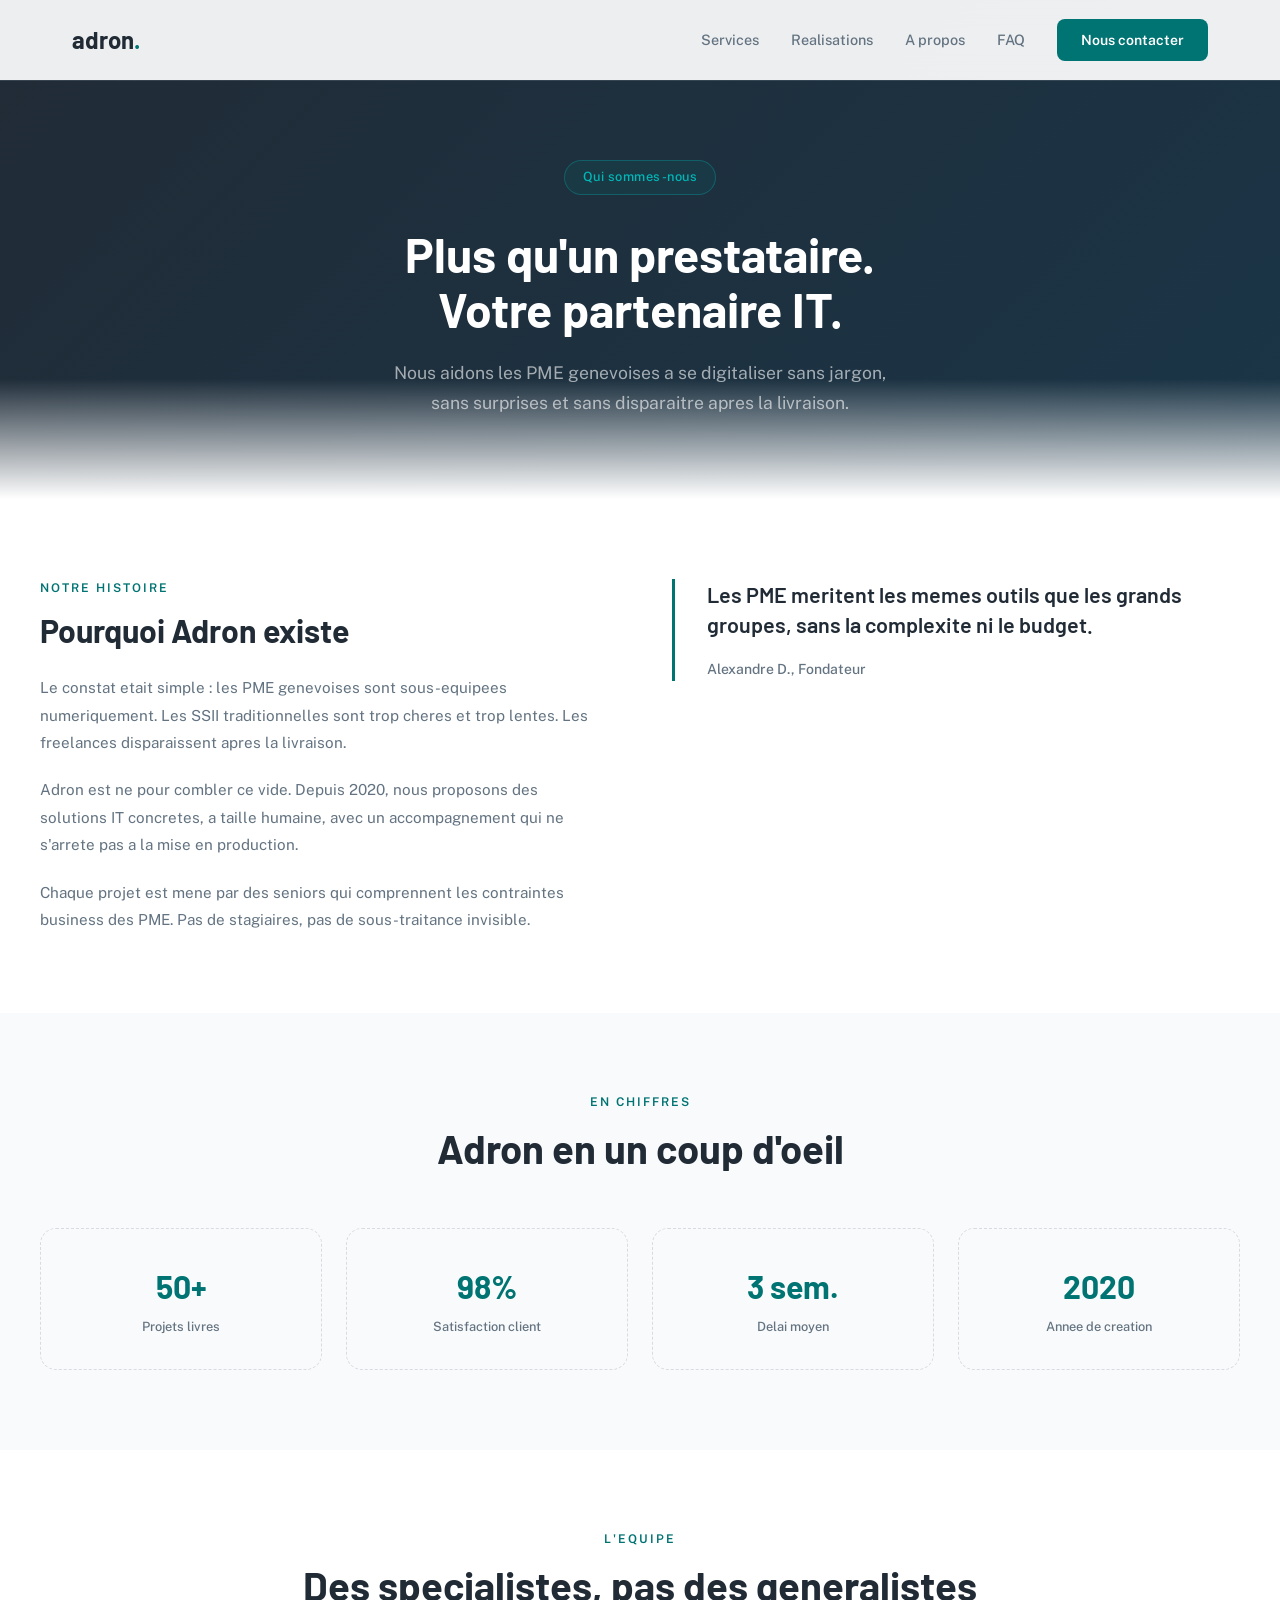
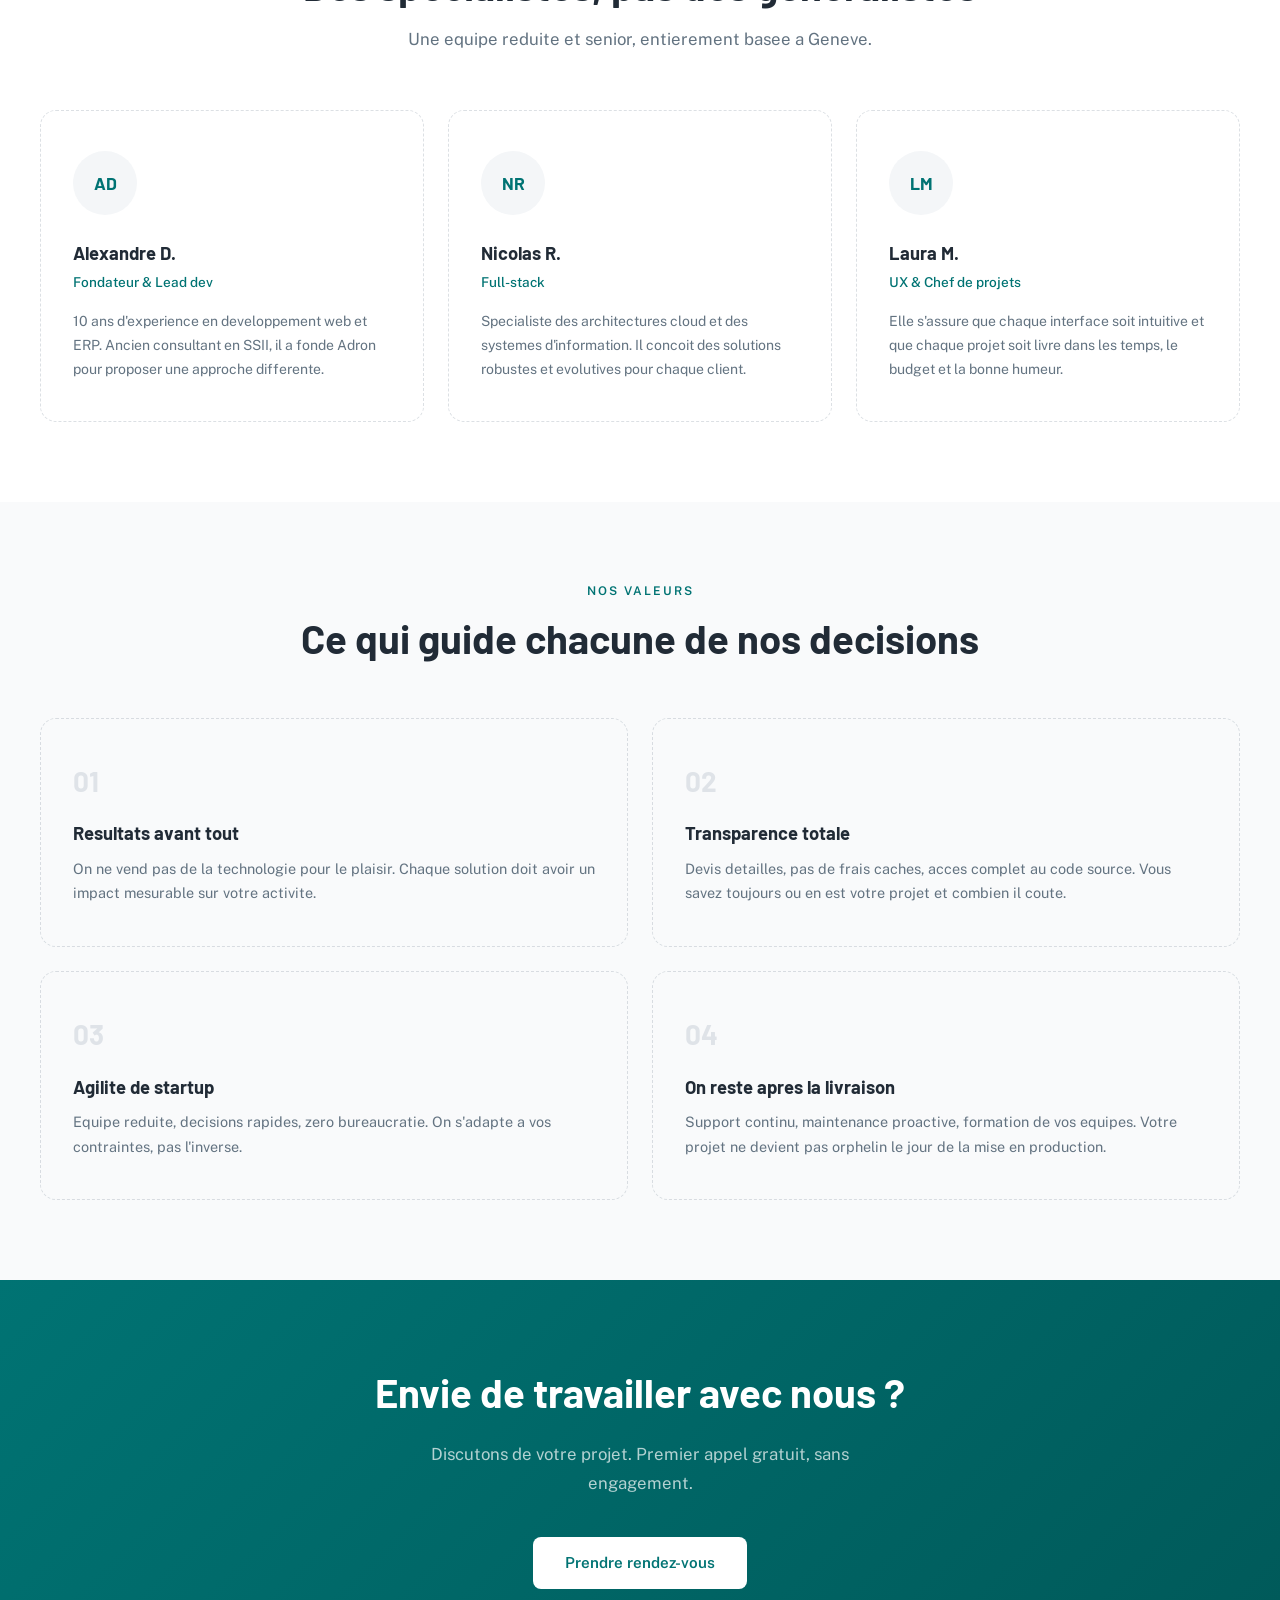
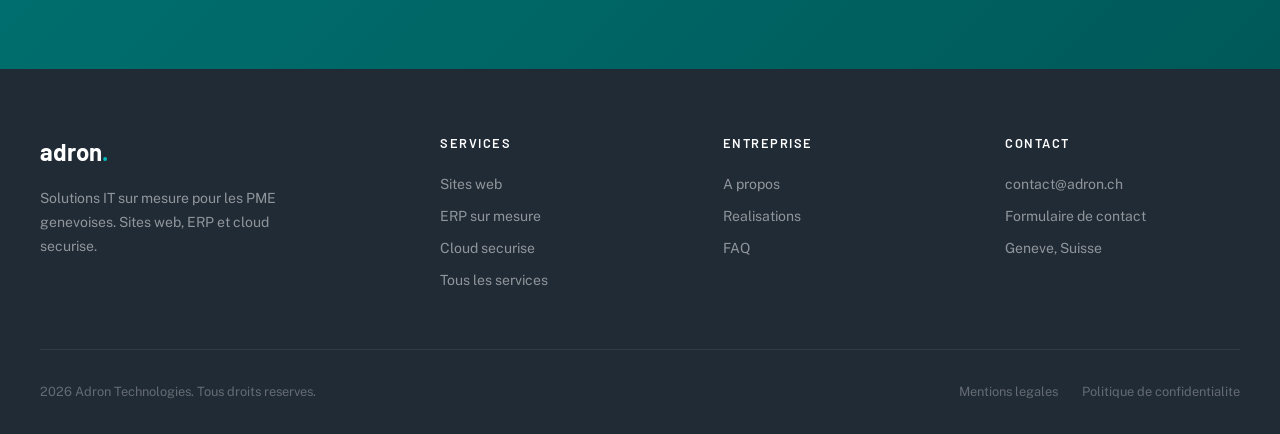
==== apropos.html @ 47f6fa60 "Premier commit" ====
<!DOCTYPE html>
<html lang="fr">
<head>
  <meta charset="UTF-8">
  <meta name="viewport" content="width=device-width, initial-scale=1.0">
  <title>A propos — Adron Technologies</title>
  <meta name="description" content="Decouvrez l'equipe et les valeurs d'Adron Technologies, partenaire IT des PME genevoises.">
  <link href="https://fonts.googleapis.com/css2?family=Barlow:wght@400;500;600;700&family=Public+Sans:wght@300;400;500;600;700&display=swap" rel="stylesheet">
  <style>
    :root {
      --teal: #007373; --teal-dark: #005959; --teal-light: #00B8B8;
      --dark: #212B36; --dark-2: #454F5B; --dark-3: #637381;
      --orange: #FA541C; --purple: #B195FE;
      --white: #FFFFFF;
      --gray-50: #F9FAFB; --gray-100: #F4F6F8; --gray-200: #DFE3E8;
      --gray-300: #C4CDD5; --gray-400: #919EAB; --gray-500: #637381;
      --border: rgba(145,158,171,0.2); --border-dashed: rgba(145,158,171,0.32);
      --font-display: 'Barlow', system-ui, sans-serif;
      --font-body: 'Public Sans', system-ui, sans-serif;
      --radius: 12px; --radius-lg: 16px;
      --shadow-card: -24px 24px 72px -8px rgba(145,158,171,0.24);
      --transition: all 0.25s cubic-bezier(0.4,0,0.2,1);
    }
    *, *::before, *::after { box-sizing: border-box; margin: 0; padding: 0; }
    html { scroll-behavior: smooth; }
    body { font-family: var(--font-body); color: var(--dark); line-height: 1.6; background: var(--white); -webkit-font-smoothing: antialiased; }
    a { text-decoration: none; color: inherit; }
    ul { list-style: none; }

    /* NAV */
    .nav { position: fixed; top: 0; left: 0; right: 0; height: 80px; background: rgba(255,255,255,0.92); backdrop-filter: blur(12px); -webkit-backdrop-filter: blur(12px); box-shadow: 0 1px 0 var(--border); z-index: 1000; display: flex; align-items: center; }
    .nav-inner { max-width: 1200px; margin: 0 auto; width: 100%; padding: 0 2rem; display: flex; align-items: center; justify-content: space-between; }
    .nav-logo { font-family: var(--font-display); font-weight: 700; font-size: 1.5rem; color: var(--dark); }
    .nav-logo span { color: var(--teal); }
    .nav-links { display: flex; gap: 2rem; align-items: center; }
    .nav-links a { font-size: 0.9rem; font-weight: 500; color: var(--dark-3); transition: var(--transition); }
    .nav-links a:hover { color: var(--teal); }
    .nav-cta { background: var(--teal) !important; color: var(--white) !important; padding: 0.6rem 1.5rem; border-radius: 8px; font-size: 0.875rem !important; font-weight: 600 !important; }
    .nav-cta:hover { background: var(--teal-dark) !important; }
    .nav-mobile-toggle { display: none; background: none; border: none; cursor: pointer; flex-direction: column; gap: 5px; padding: 4px; }
    .nav-mobile-toggle span { display: block; width: 22px; height: 2px; background: var(--dark); border-radius: 2px; }

    /* HERO */
    .hero { position: relative; background: linear-gradient(135deg, var(--dark) 0%, #1a3547 100%); padding: 10rem 2rem 5rem; overflow: hidden; }
    .hero::after { content: ''; position: absolute; bottom: 0; left: 0; right: 0; height: 120px; background: linear-gradient(to bottom, transparent, var(--white)); pointer-events: none; }
    .hero-inner { max-width: 700px; margin: 0 auto; text-align: center; position: relative; z-index: 1; }
    .hero-badge { display: inline-block; padding: 0.4rem 1.1rem; background: rgba(0,115,115,0.15); border: 1px solid rgba(0,184,184,0.3); border-radius: 100px; color: var(--teal-light); font-size: 0.8rem; font-weight: 500; letter-spacing: 0.5px; margin-bottom: 2rem; }
    .hero h1 { font-family: var(--font-display); font-weight: 700; font-size: clamp(2rem, 5vw, 3rem); color: var(--white); line-height: 1.15; margin-bottom: 1.25rem; }
    .hero p { font-size: 1.1rem; color: rgba(255,255,255,0.6); line-height: 1.75; max-width: 520px; margin: 0 auto; }

    /* SECTIONS */
    .section { padding: 5rem 2rem; }
    .section-gray { background: var(--gray-50); }
    .section-inner { max-width: 1200px; margin: 0 auto; }
    .section-label { font-size: 0.75rem; font-weight: 600; text-transform: uppercase; letter-spacing: 2px; color: var(--teal); margin-bottom: 0.75rem; }
    .section-title { font-family: var(--font-display); font-weight: 700; font-size: clamp(1.8rem, 3.5vw, 2.5rem); line-height: 1.2; margin-bottom: 1rem; }
    .section-subtitle { font-size: 1.05rem; color: var(--dark-3); line-height: 1.7; max-width: 560px; }
    .section-header { margin-bottom: 3.5rem; }
    .section-header-center { text-align: center; }
    .section-header-center .section-subtitle { margin-left: auto; margin-right: auto; }

    /* STORY */
    .story { display: grid; grid-template-columns: 1fr 1fr; gap: 4rem; align-items: start; }
    .story-content h2 { font-family: var(--font-display); font-weight: 700; font-size: clamp(1.5rem, 3vw, 2rem); line-height: 1.25; margin-bottom: 1.5rem; }
    .story-content p { color: var(--dark-3); line-height: 1.8; margin-bottom: 1.25rem; font-size: 0.95rem; }
    .story-content p:last-child { margin-bottom: 0; }
    .story-aside { border-left: 3px solid var(--teal); padding-left: 2rem; }
    .story-aside blockquote { font-family: var(--font-display); font-weight: 600; font-size: 1.35rem; line-height: 1.4; color: var(--dark); margin-bottom: 1rem; }
    .story-aside cite { font-size: 0.875rem; color: var(--dark-3); font-style: normal; font-weight: 500; }

    /* STATS */
    .stats-grid { display: grid; grid-template-columns: repeat(4, 1fr); gap: 1.5rem; }
    .stat-card { border: 1px dashed var(--border-dashed); border-radius: var(--radius-lg); padding: 2rem 1.5rem; text-align: center; transition: var(--transition); }
    .stat-card:hover { border-color: transparent; box-shadow: var(--shadow-card); }
    .stat-number { font-family: var(--font-display); font-weight: 700; font-size: 2rem; color: var(--teal); margin-bottom: 0.25rem; }
    .stat-label { font-size: 0.8rem; color: var(--dark-3); font-weight: 500; }

    /* TEAM */
    .team-grid { display: grid; grid-template-columns: repeat(3, 1fr); gap: 1.5rem; }
    .team-card { border: 1px dashed var(--border-dashed); border-radius: var(--radius-lg); padding: 2.5rem 2rem; transition: var(--transition); }
    .team-card:hover { border-color: transparent; box-shadow: var(--shadow-card); }
    .team-avatar { width: 64px; height: 64px; border-radius: 50%; background: var(--gray-100); display: flex; align-items: center; justify-content: center; font-family: var(--font-display); font-weight: 700; font-size: 1.1rem; color: var(--teal); margin-bottom: 1.5rem; }
    .team-card h3 { font-family: var(--font-display); font-weight: 700; font-size: 1.15rem; margin-bottom: 0.25rem; }
    .team-role { font-size: 0.85rem; color: var(--teal); font-weight: 500; margin-bottom: 1rem; }
    .team-card p { font-size: 0.875rem; color: var(--dark-3); line-height: 1.7; }

    /* VALUES */
    .values-grid { display: grid; grid-template-columns: 1fr 1fr; gap: 1.5rem; }
    .value-card { border: 1px dashed var(--border-dashed); border-radius: var(--radius-lg); padding: 2.5rem 2rem; transition: var(--transition); }
    .value-card:hover { border-color: transparent; box-shadow: var(--shadow-card); }
    .value-number { font-family: var(--font-display); font-weight: 700; font-size: 1.75rem; color: var(--gray-200); margin-bottom: 1rem; }
    .value-card h3 { font-family: var(--font-display); font-weight: 700; font-size: 1.15rem; margin-bottom: 0.5rem; }
    .value-card p { font-size: 0.9rem; color: var(--dark-3); line-height: 1.7; }

    /* CTA */
    .cta-section { background: linear-gradient(135deg, var(--teal), var(--teal-dark)); padding: 5rem 2rem; text-align: center; }
    .cta-section h2 { font-family: var(--font-display); font-weight: 700; font-size: clamp(1.8rem, 3.5vw, 2.5rem); color: var(--white); margin-bottom: 1rem; }
    .cta-section p { color: rgba(255,255,255,0.7); font-size: 1.05rem; margin-bottom: 2.5rem; max-width: 480px; margin-left: auto; margin-right: auto; line-height: 1.7; }
    .btn-white { display: inline-flex; align-items: center; background: var(--white); color: var(--teal); padding: 0.85rem 2rem; border-radius: 8px; font-size: 0.95rem; font-weight: 600; font-family: var(--font-body); border: none; cursor: pointer; transition: var(--transition); }
    .btn-white:hover { box-shadow: 0 8px 24px rgba(0,0,0,0.2); transform: translateY(-1px); }

    /* FOOTER */
    .footer { background: var(--dark); padding: 4rem 2rem 2rem; }
    .footer-inner { max-width: 1200px; margin: 0 auto; }
    .footer-grid { display: grid; grid-template-columns: 1.5fr 1fr 1fr 1fr; gap: 3rem; margin-bottom: 3rem; }
    .footer-brand { font-family: var(--font-display); font-weight: 700; font-size: 1.5rem; color: var(--white); margin-bottom: 1rem; }
    .footer-brand span { color: var(--teal-light); }
    .footer-desc { font-size: 0.875rem; color: rgba(255,255,255,0.5); line-height: 1.7; max-width: 280px; }
    .footer-col h4 { font-family: var(--font-display); font-weight: 600; font-size: 0.8rem; color: var(--white); margin-bottom: 1.25rem; text-transform: uppercase; letter-spacing: 1.5px; }
    .footer-col a { display: block; font-size: 0.875rem; color: rgba(255,255,255,0.5); margin-bottom: 0.6rem; transition: var(--transition); }
    .footer-col a:hover { color: var(--white); }
    .footer-bottom { border-top: 1px solid rgba(255,255,255,0.08); padding-top: 2rem; display: flex; justify-content: space-between; align-items: center; }
    .footer-copy { font-size: 0.8rem; color: rgba(255,255,255,0.3); }
    .footer-legal { display: flex; gap: 1.5rem; }
    .footer-legal a { font-size: 0.8rem; color: rgba(255,255,255,0.3); transition: var(--transition); }
    .footer-legal a:hover { color: rgba(255,255,255,0.7); }

    @media (max-width: 968px) {
      .nav-links { display: none; }
      .nav-mobile-toggle { display: flex; }
      .story { grid-template-columns: 1fr; gap: 2rem; }
      .stats-grid { grid-template-columns: repeat(2, 1fr); }
      .team-grid { grid-template-columns: 1fr; max-width: 480px; margin: 0 auto; }
      .values-grid { grid-template-columns: 1fr; }
      .footer-grid { grid-template-columns: repeat(2, 1fr); }
    }
    @media (max-width: 600px) {
      .stats-grid { grid-template-columns: repeat(2, 1fr); }
      .footer-grid { grid-template-columns: 1fr; }
      .hero { padding: 9rem 1.25rem 4rem; }
      .section { padding: 3.5rem 1.25rem; }
      .footer-bottom { flex-direction: column; gap: 1rem; text-align: center; }
    }
  </style>
</head>
<body>

  <nav class="nav">
    <div class="nav-inner">
      <a href="index.html" class="nav-logo">adron<span>.</span></a>
      <div class="nav-links">
        <a href="services.html">Services</a>
        <a href="realisations.html">Realisations</a>
        <a href="apropos.html">A propos</a>
        <a href="faq.html">FAQ</a>
        <a href="contact.html" class="nav-cta">Nous contacter</a>
      </div>
      <button class="nav-mobile-toggle" aria-label="Menu"><span></span><span></span><span></span></button>
    </div>
  </nav>

  <section class="hero">
    <div class="hero-inner">
      <div class="hero-badge">Qui sommes-nous</div>
      <h1>Plus qu'un prestataire.<br>Votre partenaire IT.</h1>
      <p>Nous aidons les PME genevoises a se digitaliser sans jargon, sans surprises et sans disparaitre apres la livraison.</p>
    </div>
  </section>

  <!-- STORY -->
  <section class="section">
    <div class="section-inner">
      <div class="story">
        <div class="story-content">
          <div class="section-label">Notre histoire</div>
          <h2>Pourquoi Adron existe</h2>
          <p>Le constat etait simple : les PME genevoises sont sous-equipees numeriquement. Les SSII traditionnelles sont trop cheres et trop lentes. Les freelances disparaissent apres la livraison.</p>
          <p>Adron est ne pour combler ce vide. Depuis 2020, nous proposons des solutions IT concretes, a taille humaine, avec un accompagnement qui ne s'arrete pas a la mise en production.</p>
          <p>Chaque projet est mene par des seniors qui comprennent les contraintes business des PME. Pas de stagiaires, pas de sous-traitance invisible.</p>
        </div>
        <div class="story-aside">
          <blockquote>Les PME meritent les memes outils que les grands groupes, sans la complexite ni le budget.</blockquote>
          <cite>Alexandre D., Fondateur</cite>
        </div>
      </div>
    </div>
  </section>

  <!-- STATS -->
  <section class="section section-gray">
    <div class="section-inner">
      <div class="section-header section-header-center">
        <div class="section-label">En chiffres</div>
        <h2 class="section-title">Adron en un coup d'oeil</h2>
      </div>
      <div class="stats-grid">
        <div class="stat-card">
          <div class="stat-number">50+</div>
          <div class="stat-label">Projets livres</div>
        </div>
        <div class="stat-card">
          <div class="stat-number">98%</div>
          <div class="stat-label">Satisfaction client</div>
        </div>
        <div class="stat-card">
          <div class="stat-number">3 sem.</div>
          <div class="stat-label">Delai moyen</div>
        </div>
        <div class="stat-card">
          <div class="stat-number">2020</div>
          <div class="stat-label">Annee de creation</div>
        </div>
      </div>
    </div>
  </section>

  <!-- TEAM -->
  <section class="section">
    <div class="section-inner">
      <div class="section-header section-header-center">
        <div class="section-label">L'equipe</div>
        <h2 class="section-title">Des specialistes, pas des generalistes</h2>
        <p class="section-subtitle">Une equipe reduite et senior, entierement basee a Geneve.</p>
      </div>
      <div class="team-grid">
        <div class="team-card">
          <div class="team-avatar">AD</div>
          <h3>Alexandre D.</h3>
          <div class="team-role">Fondateur & Lead dev</div>
          <p>10 ans d'experience en developpement web et ERP. Ancien consultant en SSII, il a fonde Adron pour proposer une approche differente.</p>
        </div>
        <div class="team-card">
          <div class="team-avatar">NR</div>
          <h3>Nicolas R.</h3>
          <div class="team-role">Full-stack</div>
          <p>Specialiste des architectures cloud et des systemes d'information. Il concoit des solutions robustes et evolutives pour chaque client.</p>
        </div>
        <div class="team-card">
          <div class="team-avatar">LM</div>
          <h3>Laura M.</h3>
          <div class="team-role">UX & Chef de projets</div>
          <p>Elle s'assure que chaque interface soit intuitive et que chaque projet soit livre dans les temps, le budget et la bonne humeur.</p>
        </div>
      </div>
    </div>
  </section>

  <!-- VALUES -->
  <section class="section section-gray">
    <div class="section-inner">
      <div class="section-header section-header-center">
        <div class="section-label">Nos valeurs</div>
        <h2 class="section-title">Ce qui guide chacune de nos decisions</h2>
      </div>
      <div class="values-grid">
        <div class="value-card">
          <div class="value-number">01</div>
          <h3>Resultats avant tout</h3>
          <p>On ne vend pas de la technologie pour le plaisir. Chaque solution doit avoir un impact mesurable sur votre activite.</p>
        </div>
        <div class="value-card">
          <div class="value-number">02</div>
          <h3>Transparence totale</h3>
          <p>Devis detailles, pas de frais caches, acces complet au code source. Vous savez toujours ou en est votre projet et combien il coute.</p>
        </div>
        <div class="value-card">
          <div class="value-number">03</div>
          <h3>Agilite de startup</h3>
          <p>Equipe reduite, decisions rapides, zero bureaucratie. On s'adapte a vos contraintes, pas l'inverse.</p>
        </div>
        <div class="value-card">
          <div class="value-number">04</div>
          <h3>On reste apres la livraison</h3>
          <p>Support continu, maintenance proactive, formation de vos equipes. Votre projet ne devient pas orphelin le jour de la mise en production.</p>
        </div>
      </div>
    </div>
  </section>

  <!-- CTA -->
  <section class="cta-section">
    <h2>Envie de travailler avec nous ?</h2>
    <p>Discutons de votre projet. Premier appel gratuit, sans engagement.</p>
    <a href="contact.html" class="btn-white">Prendre rendez-vous</a>
  </section>

  <footer class="footer">
    <div class="footer-inner">
      <div class="footer-grid">
        <div>
          <div class="footer-brand">adron<span>.</span></div>
          <p class="footer-desc">Solutions IT sur mesure pour les PME genevoises. Sites web, ERP et cloud securise.</p>
        </div>
        <div class="footer-col">
          <h4>Services</h4>
          <a href="web.html">Sites web</a>
          <a href="erp.html">ERP sur mesure</a>
          <a href="cloud.html">Cloud securise</a>
          <a href="services.html">Tous les services</a>
        </div>
        <div class="footer-col">
          <h4>Entreprise</h4>
          <a href="apropos.html">A propos</a>
          <a href="realisations.html">Realisations</a>
          <a href="faq.html">FAQ</a>
        </div>
        <div class="footer-col">
          <h4>Contact</h4>
          <a href="mailto:contact@adron.ch">contact@adron.ch</a>
          <a href="contact.html">Formulaire de contact</a>
          <a>Geneve, Suisse</a>
        </div>
      </div>
      <div class="footer-bottom">
        <div class="footer-copy">2026 Adron Technologies. Tous droits reserves.</div>
        <div class="footer-legal">
          <a href="#">Mentions legales</a>
          <a href="#">Politique de confidentialite</a>
        </div>
      </div>
    </div>
  </footer>

</body>
</html>
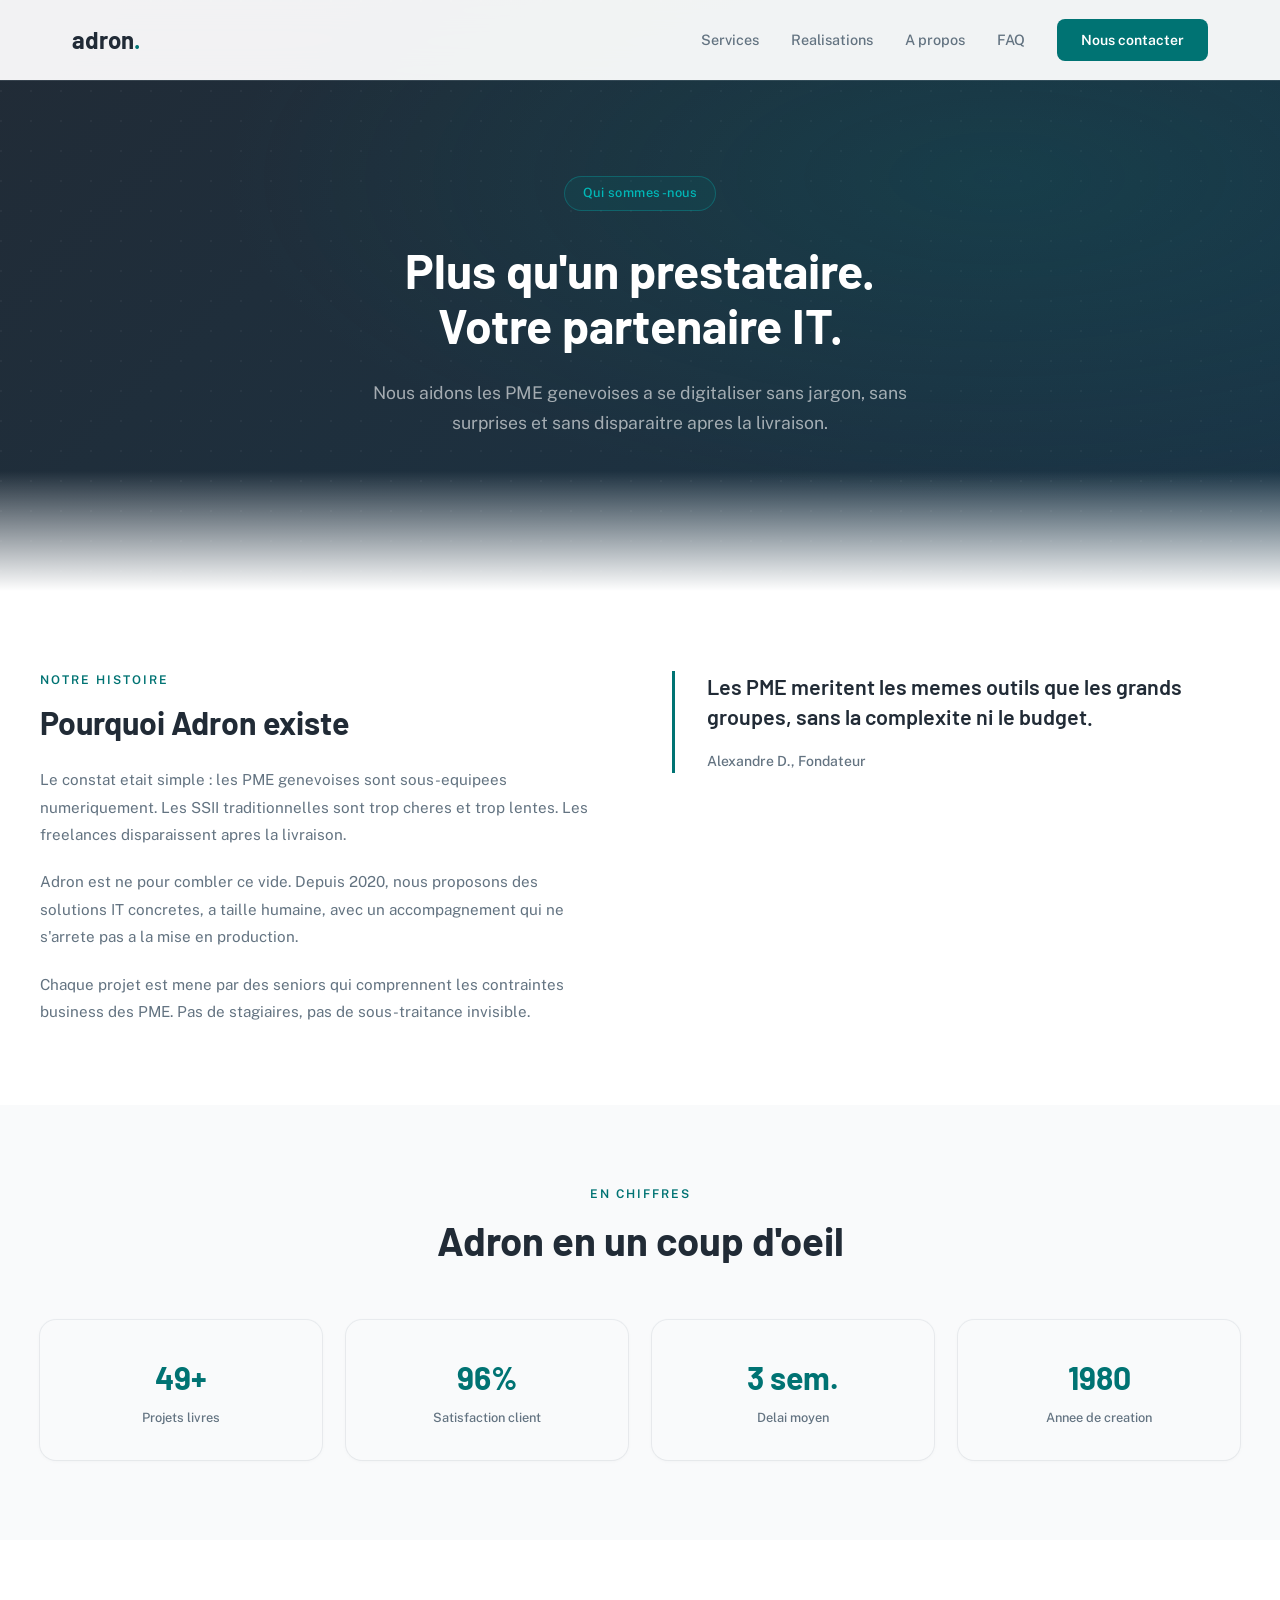
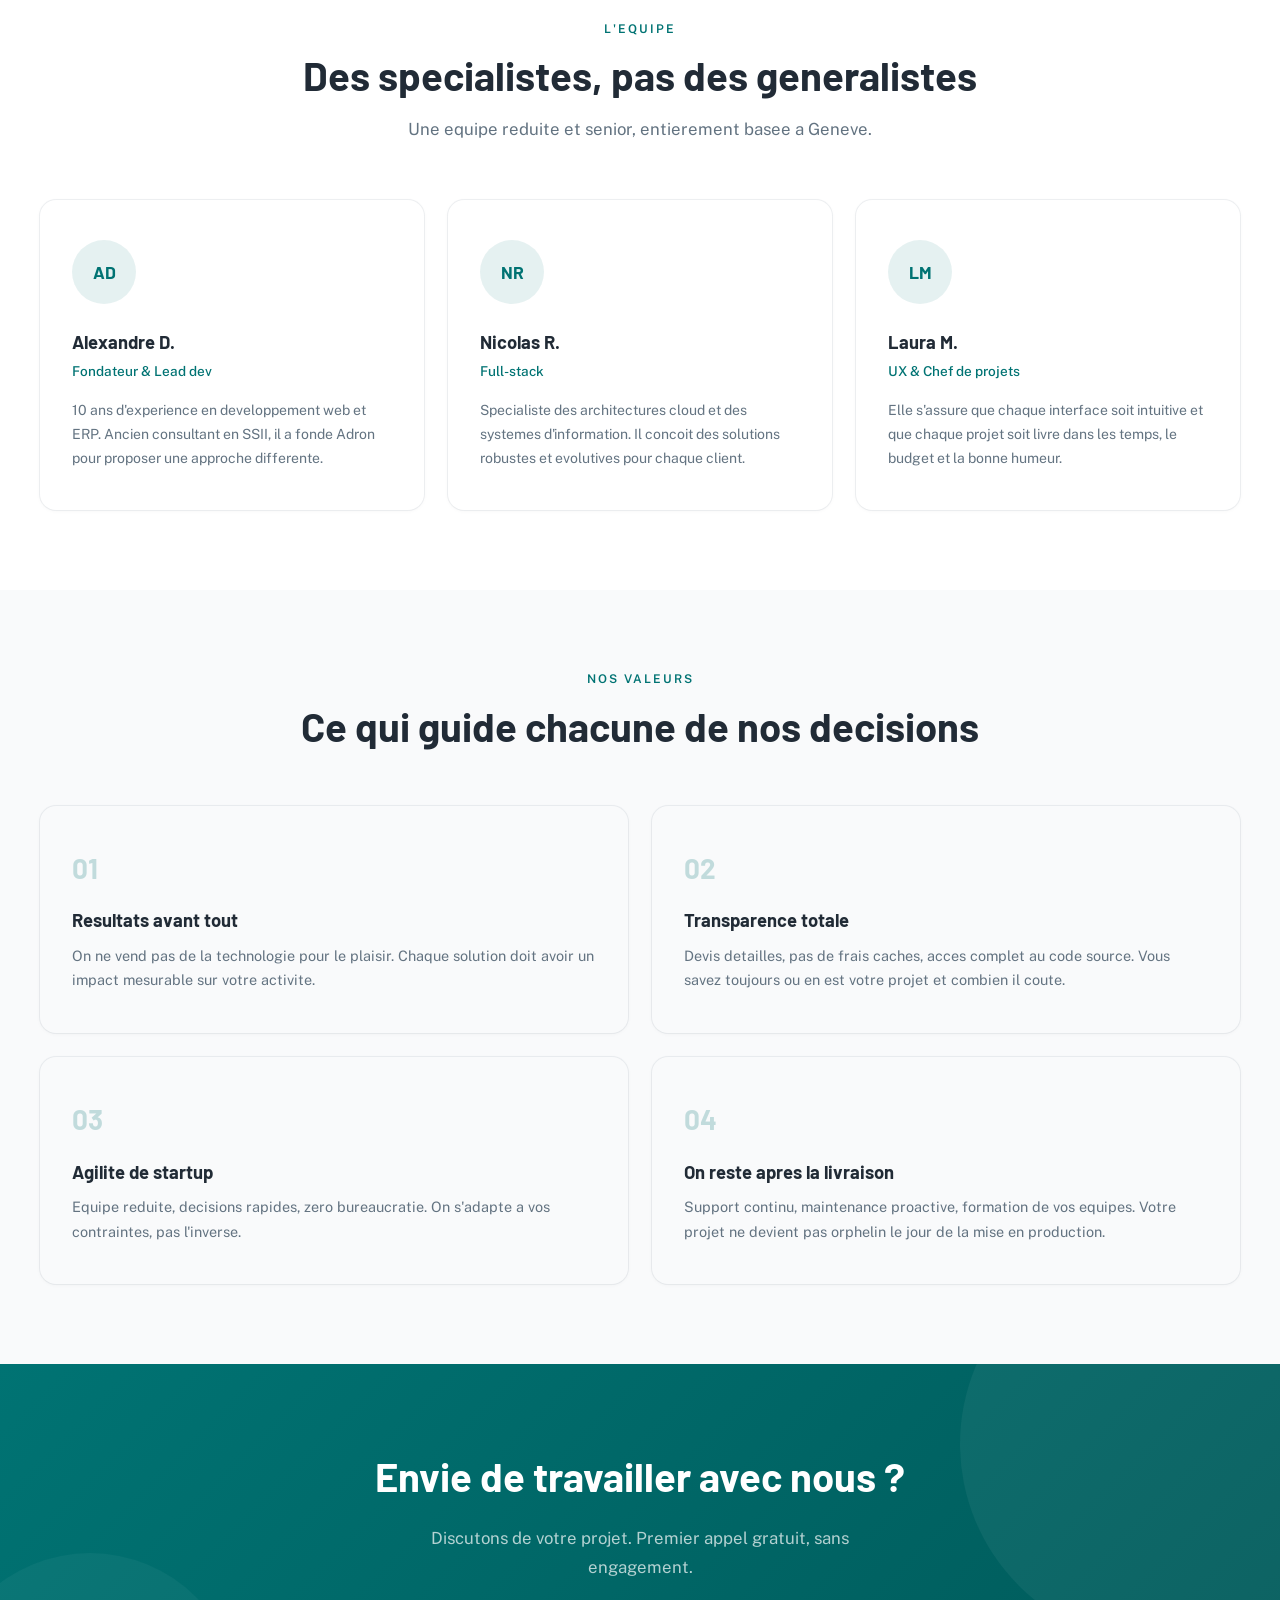
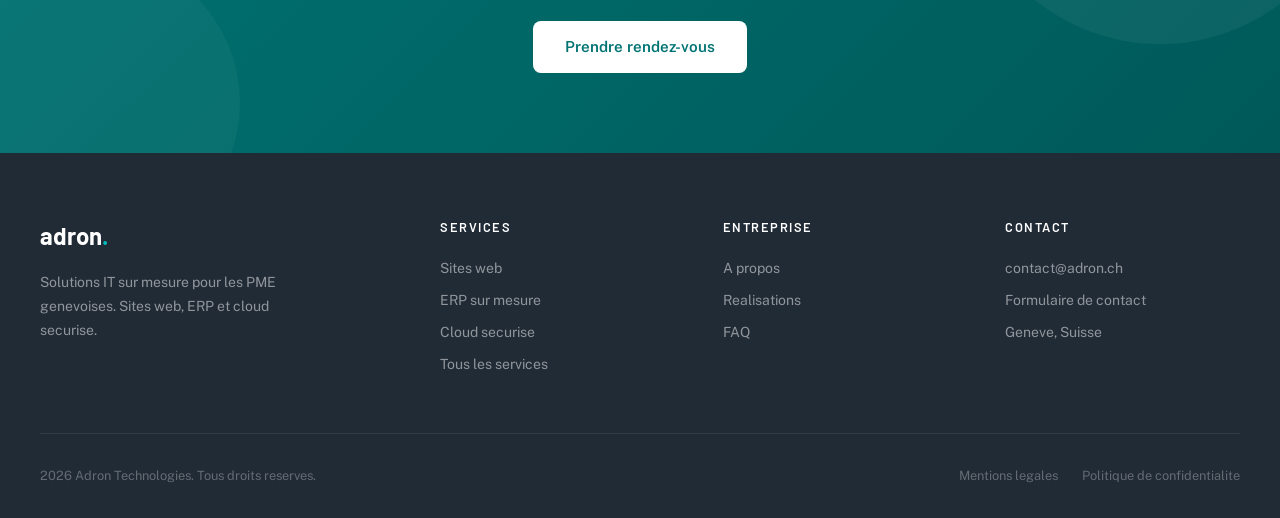
==== commit b1788642: "Refactor code structure for improved readability and maintainability Co-authored-by: Copilot <copilo" ====
--- a/apropos.html
+++ b/apropos.html
@@ -6,59 +6,10 @@
   <title>A propos — Adron Technologies</title>
   <meta name="description" content="Decouvrez l'equipe et les valeurs d'Adron Technologies, partenaire IT des PME genevoises.">
   <link href="https://fonts.googleapis.com/css2?family=Barlow:wght@400;500;600;700&family=Public+Sans:wght@300;400;500;600;700&display=swap" rel="stylesheet">
+  <link rel="stylesheet" href="assets/css/variables.css">
+  <link rel="stylesheet" href="assets/css/style.css">
+  <link rel="stylesheet" href="assets/css/animations.css">
   <style>
-    :root {
-      --teal: #007373; --teal-dark: #005959; --teal-light: #00B8B8;
-      --dark: #212B36; --dark-2: #454F5B; --dark-3: #637381;
-      --orange: #FA541C; --purple: #B195FE;
-      --white: #FFFFFF;
-      --gray-50: #F9FAFB; --gray-100: #F4F6F8; --gray-200: #DFE3E8;
-      --gray-300: #C4CDD5; --gray-400: #919EAB; --gray-500: #637381;
-      --border: rgba(145,158,171,0.2); --border-dashed: rgba(145,158,171,0.32);
-      --font-display: 'Barlow', system-ui, sans-serif;
-      --font-body: 'Public Sans', system-ui, sans-serif;
-      --radius: 12px; --radius-lg: 16px;
-      --shadow-card: -24px 24px 72px -8px rgba(145,158,171,0.24);
-      --transition: all 0.25s cubic-bezier(0.4,0,0.2,1);
-    }
-    *, *::before, *::after { box-sizing: border-box; margin: 0; padding: 0; }
-    html { scroll-behavior: smooth; }
-    body { font-family: var(--font-body); color: var(--dark); line-height: 1.6; background: var(--white); -webkit-font-smoothing: antialiased; }
-    a { text-decoration: none; color: inherit; }
-    ul { list-style: none; }
-
-    /* NAV */
-    .nav { position: fixed; top: 0; left: 0; right: 0; height: 80px; background: rgba(255,255,255,0.92); backdrop-filter: blur(12px); -webkit-backdrop-filter: blur(12px); box-shadow: 0 1px 0 var(--border); z-index: 1000; display: flex; align-items: center; }
-    .nav-inner { max-width: 1200px; margin: 0 auto; width: 100%; padding: 0 2rem; display: flex; align-items: center; justify-content: space-between; }
-    .nav-logo { font-family: var(--font-display); font-weight: 700; font-size: 1.5rem; color: var(--dark); }
-    .nav-logo span { color: var(--teal); }
-    .nav-links { display: flex; gap: 2rem; align-items: center; }
-    .nav-links a { font-size: 0.9rem; font-weight: 500; color: var(--dark-3); transition: var(--transition); }
-    .nav-links a:hover { color: var(--teal); }
-    .nav-cta { background: var(--teal) !important; color: var(--white) !important; padding: 0.6rem 1.5rem; border-radius: 8px; font-size: 0.875rem !important; font-weight: 600 !important; }
-    .nav-cta:hover { background: var(--teal-dark) !important; }
-    .nav-mobile-toggle { display: none; background: none; border: none; cursor: pointer; flex-direction: column; gap: 5px; padding: 4px; }
-    .nav-mobile-toggle span { display: block; width: 22px; height: 2px; background: var(--dark); border-radius: 2px; }
-
-    /* HERO */
-    .hero { position: relative; background: linear-gradient(135deg, var(--dark) 0%, #1a3547 100%); padding: 10rem 2rem 5rem; overflow: hidden; }
-    .hero::after { content: ''; position: absolute; bottom: 0; left: 0; right: 0; height: 120px; background: linear-gradient(to bottom, transparent, var(--white)); pointer-events: none; }
-    .hero-inner { max-width: 700px; margin: 0 auto; text-align: center; position: relative; z-index: 1; }
-    .hero-badge { display: inline-block; padding: 0.4rem 1.1rem; background: rgba(0,115,115,0.15); border: 1px solid rgba(0,184,184,0.3); border-radius: 100px; color: var(--teal-light); font-size: 0.8rem; font-weight: 500; letter-spacing: 0.5px; margin-bottom: 2rem; }
-    .hero h1 { font-family: var(--font-display); font-weight: 700; font-size: clamp(2rem, 5vw, 3rem); color: var(--white); line-height: 1.15; margin-bottom: 1.25rem; }
-    .hero p { font-size: 1.1rem; color: rgba(255,255,255,0.6); line-height: 1.75; max-width: 520px; margin: 0 auto; }
-
-    /* SECTIONS */
-    .section { padding: 5rem 2rem; }
-    .section-gray { background: var(--gray-50); }
-    .section-inner { max-width: 1200px; margin: 0 auto; }
-    .section-label { font-size: 0.75rem; font-weight: 600; text-transform: uppercase; letter-spacing: 2px; color: var(--teal); margin-bottom: 0.75rem; }
-    .section-title { font-family: var(--font-display); font-weight: 700; font-size: clamp(1.8rem, 3.5vw, 2.5rem); line-height: 1.2; margin-bottom: 1rem; }
-    .section-subtitle { font-size: 1.05rem; color: var(--dark-3); line-height: 1.7; max-width: 560px; }
-    .section-header { margin-bottom: 3.5rem; }
-    .section-header-center { text-align: center; }
-    .section-header-center .section-subtitle { margin-left: auto; margin-right: auto; }
-
     /* STORY */
     .story { display: grid; grid-template-columns: 1fr 1fr; gap: 4rem; align-items: start; }
     .story-content h2 { font-family: var(--font-display); font-weight: 700; font-size: clamp(1.5rem, 3vw, 2rem); line-height: 1.25; margin-bottom: 1.5rem; }
@@ -70,66 +21,36 @@
 
     /* STATS */
     .stats-grid { display: grid; grid-template-columns: repeat(4, 1fr); gap: 1.5rem; }
-    .stat-card { border: 1px dashed var(--border-dashed); border-radius: var(--radius-lg); padding: 2rem 1.5rem; text-align: center; transition: var(--transition); }
-    .stat-card:hover { border-color: transparent; box-shadow: var(--shadow-card); }
+    .stat-card { border-radius: var(--radius-lg); padding: 2rem 1.5rem; text-align: center; transition: var(--transition); box-shadow: var(--card-shadow); }
+    .stat-card:hover { box-shadow: var(--card-shadow-hover); transform: translateY(-2px); }
     .stat-number { font-family: var(--font-display); font-weight: 700; font-size: 2rem; color: var(--teal); margin-bottom: 0.25rem; }
     .stat-label { font-size: 0.8rem; color: var(--dark-3); font-weight: 500; }
 
     /* TEAM */
     .team-grid { display: grid; grid-template-columns: repeat(3, 1fr); gap: 1.5rem; }
-    .team-card { border: 1px dashed var(--border-dashed); border-radius: var(--radius-lg); padding: 2.5rem 2rem; transition: var(--transition); }
-    .team-card:hover { border-color: transparent; box-shadow: var(--shadow-card); }
-    .team-avatar { width: 64px; height: 64px; border-radius: 50%; background: var(--gray-100); display: flex; align-items: center; justify-content: center; font-family: var(--font-display); font-weight: 700; font-size: 1.1rem; color: var(--teal); margin-bottom: 1.5rem; }
+    .team-card { border-radius: var(--radius-lg); padding: 2.5rem 2rem; transition: var(--transition); box-shadow: var(--card-shadow); }
+    .team-card:hover { box-shadow: var(--card-shadow-hover); transform: translateY(-2px); }
+    .team-avatar { width: 64px; height: 64px; border-radius: 50%; background: rgba(0,115,115,0.1); display: flex; align-items: center; justify-content: center; font-family: var(--font-display); font-weight: 700; font-size: 1.1rem; color: var(--teal); margin-bottom: 1.5rem; }
     .team-card h3 { font-family: var(--font-display); font-weight: 700; font-size: 1.15rem; margin-bottom: 0.25rem; }
     .team-role { font-size: 0.85rem; color: var(--teal); font-weight: 500; margin-bottom: 1rem; }
     .team-card p { font-size: 0.875rem; color: var(--dark-3); line-height: 1.7; }
 
     /* VALUES */
     .values-grid { display: grid; grid-template-columns: 1fr 1fr; gap: 1.5rem; }
-    .value-card { border: 1px dashed var(--border-dashed); border-radius: var(--radius-lg); padding: 2.5rem 2rem; transition: var(--transition); }
-    .value-card:hover { border-color: transparent; box-shadow: var(--shadow-card); }
-    .value-number { font-family: var(--font-display); font-weight: 700; font-size: 1.75rem; color: var(--gray-200); margin-bottom: 1rem; }
+    .value-card { border-radius: var(--radius-lg); padding: 2.5rem 2rem; transition: var(--transition); box-shadow: var(--card-shadow); }
+    .value-card:hover { box-shadow: var(--card-shadow-hover); transform: translateY(-2px); }
+    .value-number { font-family: var(--font-display); font-weight: 700; font-size: 1.75rem; color: var(--teal); opacity: 0.22; margin-bottom: 1rem; }
     .value-card h3 { font-family: var(--font-display); font-weight: 700; font-size: 1.15rem; margin-bottom: 0.5rem; }
     .value-card p { font-size: 0.9rem; color: var(--dark-3); line-height: 1.7; }
 
-    /* CTA */
-    .cta-section { background: linear-gradient(135deg, var(--teal), var(--teal-dark)); padding: 5rem 2rem; text-align: center; }
-    .cta-section h2 { font-family: var(--font-display); font-weight: 700; font-size: clamp(1.8rem, 3.5vw, 2.5rem); color: var(--white); margin-bottom: 1rem; }
-    .cta-section p { color: rgba(255,255,255,0.7); font-size: 1.05rem; margin-bottom: 2.5rem; max-width: 480px; margin-left: auto; margin-right: auto; line-height: 1.7; }
-    .btn-white { display: inline-flex; align-items: center; background: var(--white); color: var(--teal); padding: 0.85rem 2rem; border-radius: 8px; font-size: 0.95rem; font-weight: 600; font-family: var(--font-body); border: none; cursor: pointer; transition: var(--transition); }
-    .btn-white:hover { box-shadow: 0 8px 24px rgba(0,0,0,0.2); transform: translateY(-1px); }
-
-    /* FOOTER */
-    .footer { background: var(--dark); padding: 4rem 2rem 2rem; }
-    .footer-inner { max-width: 1200px; margin: 0 auto; }
-    .footer-grid { display: grid; grid-template-columns: 1.5fr 1fr 1fr 1fr; gap: 3rem; margin-bottom: 3rem; }
-    .footer-brand { font-family: var(--font-display); font-weight: 700; font-size: 1.5rem; color: var(--white); margin-bottom: 1rem; }
-    .footer-brand span { color: var(--teal-light); }
-    .footer-desc { font-size: 0.875rem; color: rgba(255,255,255,0.5); line-height: 1.7; max-width: 280px; }
-    .footer-col h4 { font-family: var(--font-display); font-weight: 600; font-size: 0.8rem; color: var(--white); margin-bottom: 1.25rem; text-transform: uppercase; letter-spacing: 1.5px; }
-    .footer-col a { display: block; font-size: 0.875rem; color: rgba(255,255,255,0.5); margin-bottom: 0.6rem; transition: var(--transition); }
-    .footer-col a:hover { color: var(--white); }
-    .footer-bottom { border-top: 1px solid rgba(255,255,255,0.08); padding-top: 2rem; display: flex; justify-content: space-between; align-items: center; }
-    .footer-copy { font-size: 0.8rem; color: rgba(255,255,255,0.3); }
-    .footer-legal { display: flex; gap: 1.5rem; }
-    .footer-legal a { font-size: 0.8rem; color: rgba(255,255,255,0.3); transition: var(--transition); }
-    .footer-legal a:hover { color: rgba(255,255,255,0.7); }
-
     @media (max-width: 968px) {
-      .nav-links { display: none; }
-      .nav-mobile-toggle { display: flex; }
       .story { grid-template-columns: 1fr; gap: 2rem; }
       .stats-grid { grid-template-columns: repeat(2, 1fr); }
       .team-grid { grid-template-columns: 1fr; max-width: 480px; margin: 0 auto; }
       .values-grid { grid-template-columns: 1fr; }
-      .footer-grid { grid-template-columns: repeat(2, 1fr); }
     }
     @media (max-width: 600px) {
       .stats-grid { grid-template-columns: repeat(2, 1fr); }
-      .footer-grid { grid-template-columns: 1fr; }
-      .hero { padding: 9rem 1.25rem 4rem; }
-      .section { padding: 3.5rem 1.25rem; }
-      .footer-bottom { flex-direction: column; gap: 1rem; text-align: center; }
     }
   </style>
 </head>
@@ -145,11 +66,19 @@
         <a href="faq.html">FAQ</a>
         <a href="contact.html" class="nav-cta">Nous contacter</a>
       </div>
-      <button class="nav-mobile-toggle" aria-label="Menu"><span></span><span></span><span></span></button>
+      <button class="nav-mobile-toggle" aria-label="Menu" aria-expanded="false"><span></span><span></span><span></span></button>
     </div>
   </nav>
+  <div class="nav-mobile-menu">
+    <a href="services.html">Services</a>
+    <a href="realisations.html">Realisations</a>
+    <a href="apropos.html">A propos</a>
+    <a href="faq.html">FAQ</a>
+    <a href="contact.html" class="nav-cta">Nous contacter</a>
+  </div>
 
   <section class="hero">
+    <div class="hero-decoration" aria-hidden="true"></div>
     <div class="hero-inner">
       <div class="hero-badge">Qui sommes-nous</div>
       <h1>Plus qu'un prestataire.<br>Votre partenaire IT.</h1>
@@ -161,14 +90,14 @@
   <section class="section">
     <div class="section-inner">
       <div class="story">
-        <div class="story-content">
+        <div class="story-content" data-anim>
           <div class="section-label">Notre histoire</div>
           <h2>Pourquoi Adron existe</h2>
           <p>Le constat etait simple : les PME genevoises sont sous-equipees numeriquement. Les SSII traditionnelles sont trop cheres et trop lentes. Les freelances disparaissent apres la livraison.</p>
           <p>Adron est ne pour combler ce vide. Depuis 2020, nous proposons des solutions IT concretes, a taille humaine, avec un accompagnement qui ne s'arrete pas a la mise en production.</p>
           <p>Chaque projet est mene par des seniors qui comprennent les contraintes business des PME. Pas de stagiaires, pas de sous-traitance invisible.</p>
         </div>
-        <div class="story-aside">
+        <div class="story-aside" data-anim data-anim-delay="2">
           <blockquote>Les PME meritent les memes outils que les grands groupes, sans la complexite ni le budget.</blockquote>
           <cite>Alexandre D., Fondateur</cite>
         </div>
@@ -179,24 +108,24 @@
   <!-- STATS -->
   <section class="section section-gray">
     <div class="section-inner">
-      <div class="section-header section-header-center">
+      <div class="section-header section-header-center" data-anim>
         <div class="section-label">En chiffres</div>
         <h2 class="section-title">Adron en un coup d'oeil</h2>
       </div>
       <div class="stats-grid">
-        <div class="stat-card">
+        <div class="stat-card" data-anim data-anim-delay="1">
           <div class="stat-number">50+</div>
           <div class="stat-label">Projets livres</div>
         </div>
-        <div class="stat-card">
+        <div class="stat-card" data-anim data-anim-delay="2">
           <div class="stat-number">98%</div>
           <div class="stat-label">Satisfaction client</div>
         </div>
-        <div class="stat-card">
+        <div class="stat-card" data-anim data-anim-delay="3">
           <div class="stat-number">3 sem.</div>
           <div class="stat-label">Delai moyen</div>
         </div>
-        <div class="stat-card">
+        <div class="stat-card" data-anim data-anim-delay="4">
           <div class="stat-number">2020</div>
           <div class="stat-label">Annee de creation</div>
         </div>
@@ -207,25 +136,25 @@
   <!-- TEAM -->
   <section class="section">
     <div class="section-inner">
-      <div class="section-header section-header-center">
+      <div class="section-header section-header-center" data-anim>
         <div class="section-label">L'equipe</div>
         <h2 class="section-title">Des specialistes, pas des generalistes</h2>
         <p class="section-subtitle">Une equipe reduite et senior, entierement basee a Geneve.</p>
       </div>
       <div class="team-grid">
-        <div class="team-card">
+        <div class="team-card" data-anim data-anim-delay="1">
           <div class="team-avatar">AD</div>
           <h3>Alexandre D.</h3>
           <div class="team-role">Fondateur & Lead dev</div>
           <p>10 ans d'experience en developpement web et ERP. Ancien consultant en SSII, il a fonde Adron pour proposer une approche differente.</p>
         </div>
-        <div class="team-card">
+        <div class="team-card" data-anim data-anim-delay="2">
           <div class="team-avatar">NR</div>
           <h3>Nicolas R.</h3>
           <div class="team-role">Full-stack</div>
           <p>Specialiste des architectures cloud et des systemes d'information. Il concoit des solutions robustes et evolutives pour chaque client.</p>
         </div>
-        <div class="team-card">
+        <div class="team-card" data-anim data-anim-delay="3">
           <div class="team-avatar">LM</div>
           <h3>Laura M.</h3>
           <div class="team-role">UX & Chef de projets</div>
@@ -238,27 +167,27 @@
   <!-- VALUES -->
   <section class="section section-gray">
     <div class="section-inner">
-      <div class="section-header section-header-center">
+      <div class="section-header section-header-center" data-anim>
         <div class="section-label">Nos valeurs</div>
         <h2 class="section-title">Ce qui guide chacune de nos decisions</h2>
       </div>
       <div class="values-grid">
-        <div class="value-card">
+        <div class="value-card" data-anim data-anim-delay="1">
           <div class="value-number">01</div>
           <h3>Resultats avant tout</h3>
           <p>On ne vend pas de la technologie pour le plaisir. Chaque solution doit avoir un impact mesurable sur votre activite.</p>
         </div>
-        <div class="value-card">
+        <div class="value-card" data-anim data-anim-delay="2">
           <div class="value-number">02</div>
           <h3>Transparence totale</h3>
           <p>Devis detailles, pas de frais caches, acces complet au code source. Vous savez toujours ou en est votre projet et combien il coute.</p>
         </div>
-        <div class="value-card">
+        <div class="value-card" data-anim data-anim-delay="3">
           <div class="value-number">03</div>
           <h3>Agilite de startup</h3>
           <p>Equipe reduite, decisions rapides, zero bureaucratie. On s'adapte a vos contraintes, pas l'inverse.</p>
         </div>
-        <div class="value-card">
+        <div class="value-card" data-anim data-anim-delay="4">
           <div class="value-number">04</div>
           <h3>On reste apres la livraison</h3>
           <p>Support continu, maintenance proactive, formation de vos equipes. Votre projet ne devient pas orphelin le jour de la mise en production.</p>
@@ -268,10 +197,12 @@
   </section>
 
   <!-- CTA -->
-  <section class="cta-section">
-    <h2>Envie de travailler avec nous ?</h2>
-    <p>Discutons de votre projet. Premier appel gratuit, sans engagement.</p>
-    <a href="contact.html" class="btn-white">Prendre rendez-vous</a>
+  <section class="cta-section" data-anim>
+    <div class="cta-inner">
+      <h2>Envie de travailler avec nous ?</h2>
+      <p>Discutons de votre projet. Premier appel gratuit, sans engagement.</p>
+      <a href="contact.html" class="btn-white">Prendre rendez-vous</a>
+    </div>
   </section>
 
   <footer class="footer">
@@ -311,5 +242,7 @@
     </div>
   </footer>
 
+  <script src="assets/js/animations.js" defer></script>
+
 </body>
 </html>
--- a/assets/css/variables.css
+++ b/assets/css/variables.css
@@ -0,0 +1,34 @@
+:root {
+  /* Colors */
+  --teal: #007373;
+  --teal-dark: #005959;
+  --teal-light: #00B8B8;
+  --dark: #212B36;
+  --dark-2: #454F5B;
+  --dark-3: #637381;
+  --orange: #FA541C;
+  --purple: #B195FE;
+  --white: #FFFFFF;
+  --gray-50: #F9FAFB;
+  --gray-100: #F4F6F8;
+  --gray-200: #DFE3E8;
+  --gray-300: #C4CDD5;
+  --gray-400: #919EAB;
+  --gray-500: #637381;
+
+  /* Borders, shadows, etc. */
+  --border: rgba(145, 158, 171, 0.2);
+  --border-dashed: rgba(145, 158, 171, 0.32);
+  --radius: 12px;
+  --radius-lg: 16px;
+  --shadow-card: -24px 24px 72px -8px rgba(145, 158, 171, 0.24);
+  --card-shadow: 0 0 0 1px rgba(145,158,171,0.14), 0 1px 4px rgba(0,0,0,0.04);
+  --card-shadow-hover: 0 0 0 1px rgba(0,115,115,0.2), 0 8px 32px rgba(0,115,115,0.1);
+
+  /* Fonts */
+  --font-display: "Barlow", system-ui, sans-serif;
+  --font-body: "Public Sans", system-ui, sans-serif;
+
+  /* Transitions */
+  --transition: all 0.25s cubic-bezier(0.4, 0, 0.2, 1);
+}
--- a/assets/css/style.css
+++ b/assets/css/style.css
@@ -0,0 +1,450 @@
+/* ═══════════════════════════════════════════════════════════════════
+   style.css — Adron Technologies
+   Shared layout, components, and utilities used across all pages.
+   Load order: variables.css → style.css → animations.css
+   ═══════════════════════════════════════════════════════════════════ */
+
+
+/* ─── RESET ─────────────────────────────────────────────────────── */
+*, *::before, *::after { box-sizing: border-box; margin: 0; padding: 0; }
+html { scroll-behavior: smooth; }
+body {
+  font-family: var(--font-body);
+  color: var(--dark);
+  line-height: 1.6;
+  background: var(--white);
+  -webkit-font-smoothing: antialiased;
+}
+a { text-decoration: none; color: inherit; }
+ul { list-style: none; }
+
+
+/* ─── NAVIGATION ─────────────────────────────────────────────────── */
+.nav {
+  position: fixed;
+  top: 0; left: 0; right: 0;
+  height: 80px;
+  background: rgba(255, 255, 255, 0.94);
+  backdrop-filter: blur(16px);
+  -webkit-backdrop-filter: blur(16px);
+  box-shadow: 0 1px 0 var(--border);
+  z-index: 1000;
+  display: flex;
+  align-items: center;
+}
+.nav-inner {
+  max-width: 1200px;
+  margin: 0 auto;
+  width: 100%;
+  padding: 0 2rem;
+  display: flex;
+  align-items: center;
+  justify-content: space-between;
+}
+.nav-logo {
+  font-family: var(--font-display);
+  font-weight: 700;
+  font-size: 1.5rem;
+  color: var(--dark);
+}
+.nav-logo span { color: var(--teal); }
+.nav-links { display: flex; gap: 2rem; align-items: center; }
+.nav-links a {
+  font-size: 0.9rem;
+  font-weight: 500;
+  color: var(--dark-3);
+  transition: var(--transition);
+}
+.nav-links a:hover { color: var(--teal); }
+.nav-cta {
+  background: var(--teal) !important;
+  color: var(--white) !important;
+  padding: 0.6rem 1.5rem;
+  border-radius: 8px;
+  font-size: 0.875rem !important;
+  font-weight: 600 !important;
+}
+.nav-cta:hover { background: var(--teal-dark) !important; }
+.nav-mobile-toggle {
+  display: none;
+  background: none;
+  border: none;
+  cursor: pointer;
+  flex-direction: column;
+  gap: 5px;
+  padding: 4px;
+}
+.nav-mobile-toggle span {
+  display: block;
+  width: 22px;
+  height: 2px;
+  background: var(--dark);
+  border-radius: 2px;
+  transition: var(--transition);
+}
+
+
+/* ─── HERO ───────────────────────────────────────────────────────── */
+.hero {
+  position: relative;
+  background: linear-gradient(135deg, var(--dark) 0%, #1a3547 100%);
+  padding: 11rem 2rem 7rem;
+  overflow: hidden;
+}
+.hero::after {
+  content: '';
+  position: absolute;
+  bottom: 0; left: 0; right: 0;
+  height: 120px;
+  background: linear-gradient(to bottom, transparent, var(--white));
+  pointer-events: none;
+}
+.hero-inner {
+  max-width: 740px;
+  margin: 0 auto;
+  text-align: center;
+  position: relative;
+  z-index: 1;
+}
+.hero-badge {
+  display: inline-block;
+  padding: 0.4rem 1.1rem;
+  background: rgba(0, 115, 115, 0.15);
+  border: 1px solid rgba(0, 184, 184, 0.3);
+  border-radius: 100px;
+  color: var(--teal-light);
+  font-size: 0.8rem;
+  font-weight: 500;
+  letter-spacing: 0.5px;
+  margin-bottom: 2rem;
+}
+.hero h1 {
+  font-family: var(--font-display);
+  font-weight: 700;
+  font-size: clamp(2rem, 5vw, 3rem);
+  color: var(--white);
+  line-height: 1.15;
+  margin-bottom: 1.5rem;
+}
+.hero p {
+  font-size: 1.1rem;
+  color: rgba(255, 255, 255, 0.6);
+  line-height: 1.75;
+  max-width: 560px;
+  margin: 0 auto 2.5rem;
+}
+.hero-actions {
+  display: flex;
+  gap: 1rem;
+  justify-content: center;
+  flex-wrap: wrap;
+}
+
+
+/* ─── BUTTONS ────────────────────────────────────────────────────── */
+.btn-hero-primary {
+  display: inline-flex;
+  align-items: center;
+  gap: 0.5rem;
+  background: var(--white);
+  color: var(--dark);
+  padding: 0.85rem 2rem;
+  border-radius: 8px;
+  font-size: 0.95rem;
+  font-weight: 600;
+  font-family: var(--font-body);
+  border: none;
+  cursor: pointer;
+  transition: var(--transition);
+}
+.btn-hero-primary:hover {
+  box-shadow: 0 8px 24px rgba(0, 0, 0, 0.15);
+  transform: translateY(-1px);
+}
+.btn-ghost {
+  display: inline-flex;
+  align-items: center;
+  gap: 0.5rem;
+  background: rgba(255, 255, 255, 0.08);
+  color: var(--white);
+  padding: 0.85rem 2rem;
+  border-radius: 8px;
+  font-size: 0.95rem;
+  font-weight: 500;
+  font-family: var(--font-body);
+  border: 1px solid rgba(255, 255, 255, 0.15);
+  cursor: pointer;
+  transition: var(--transition);
+}
+.btn-ghost:hover { background: rgba(255, 255, 255, 0.15); }
+.btn-teal {
+  display: inline-flex;
+  align-items: center;
+  gap: 0.5rem;
+  background: var(--teal);
+  color: var(--white);
+  padding: 0.85rem 2rem;
+  border-radius: 8px;
+  font-size: 0.95rem;
+  font-weight: 600;
+  font-family: var(--font-body);
+  border: none;
+  cursor: pointer;
+  transition: var(--transition);
+}
+.btn-teal:hover {
+  background: var(--teal-dark);
+  box-shadow: 0 8px 24px rgba(0, 115, 115, 0.25);
+  transform: translateY(-1px);
+}
+.btn-white {
+  display: inline-flex;
+  align-items: center;
+  gap: 0.5rem;
+  background: var(--white);
+  color: var(--teal);
+  padding: 0.85rem 2rem;
+  border-radius: 8px;
+  font-size: 0.95rem;
+  font-weight: 600;
+  font-family: var(--font-body);
+  border: none;
+  cursor: pointer;
+  transition: var(--transition);
+}
+.btn-white:hover {
+  box-shadow: 0 8px 24px rgba(0, 0, 0, 0.2);
+  transform: translateY(-1px);
+}
+.btn-submit {
+  display: inline-flex;
+  align-items: center;
+  justify-content: center;
+  width: 100%;
+  background: var(--teal);
+  color: var(--white);
+  padding: 0.85rem 2rem;
+  border-radius: 8px;
+  font-size: 0.95rem;
+  font-weight: 600;
+  font-family: var(--font-body);
+  border: none;
+  cursor: pointer;
+  transition: var(--transition);
+}
+.btn-submit:hover {
+  background: var(--teal-dark);
+  box-shadow: 0 8px 24px rgba(0, 115, 115, 0.25);
+}
+
+
+/* ─── SECTION UTILITIES ──────────────────────────────────────────── */
+.section { padding: 5rem 2rem; }
+.section-gray { background: var(--gray-50); }
+.section-inner { max-width: 1200px; margin: 0 auto; }
+.section-label {
+  font-size: 0.75rem;
+  font-weight: 600;
+  text-transform: uppercase;
+  letter-spacing: 2px;
+  color: var(--teal);
+  margin-bottom: 0.75rem;
+}
+.section-title {
+  font-family: var(--font-display);
+  font-weight: 700;
+  font-size: clamp(1.8rem, 3.5vw, 2.5rem);
+  line-height: 1.2;
+  margin-bottom: 1rem;
+}
+.section-subtitle {
+  font-size: 1.05rem;
+  color: var(--dark-3);
+  line-height: 1.7;
+  max-width: 560px;
+}
+.section-header { margin-bottom: 3.5rem; }
+.section-header-center { text-align: center; }
+.section-header-center .section-subtitle { margin-left: auto; margin-right: auto; }
+
+
+/* ─── PROCESS STEPS ──────────────────────────────────────────────── */
+.process-grid {
+  display: grid;
+  grid-template-columns: repeat(4, 1fr);
+  gap: 2rem;
+  counter-reset: step;
+}
+.process-step {
+  position: relative;
+  padding-top: 3.5rem;
+}
+.process-step::before {
+  counter-increment: step;
+  content: counter(step, decimal-leading-zero);
+  font-family: var(--font-display);
+  font-weight: 700;
+  font-size: 2.5rem;
+  color: var(--teal);
+  opacity: 0.22;
+  position: absolute;
+  top: 0; left: 0;
+  line-height: 1;
+}
+.process-step h4 {
+  font-family: var(--font-display);
+  font-weight: 700;
+  font-size: 1.05rem;
+  margin-bottom: 0.5rem;
+}
+.process-step p { font-size: 0.875rem; color: var(--dark-3); line-height: 1.7; }
+
+
+/* ─── FAQ ACCORDION ──────────────────────────────────────────────── */
+.faq-list { display: flex; flex-direction: column; }
+.faq-item { border-bottom: 1px solid var(--border); }
+.faq-question {
+  padding: 1.25rem 0;
+  font-family: var(--font-display);
+  font-weight: 600;
+  font-size: 1rem;
+  cursor: pointer;
+  display: flex;
+  justify-content: space-between;
+  align-items: center;
+  gap: 1rem;
+}
+.faq-question svg {
+  width: 20px; height: 20px;
+  stroke: var(--dark-3);
+  fill: none;
+  stroke-width: 2;
+  stroke-linecap: round;
+  flex-shrink: 0;
+  transition: var(--transition);
+}
+.faq-item.open .faq-question svg { transform: rotate(45deg); }
+.faq-answer {
+  font-size: 0.9rem;
+  color: var(--dark-3);
+  line-height: 1.7;
+}
+
+
+/* ─── STAR RATING ────────────────────────────────────────────────── */
+.star-svg { width: 16px; height: 16px; fill: var(--orange); }
+
+
+/* ─── CTA SECTION ────────────────────────────────────────────────── */
+.cta-section {
+  background: linear-gradient(135deg, var(--teal), var(--teal-dark));
+  padding: 5rem 2rem;
+  text-align: center;
+  position: relative;
+  overflow: hidden;
+}
+.cta-section::before {
+  content: '';
+  position: absolute;
+  top: -120px; right: -80px;
+  width: 400px; height: 400px;
+  background: rgba(255, 255, 255, 0.05);
+  border-radius: 50%;
+  pointer-events: none;
+}
+.cta-section::after {
+  content: '';
+  position: absolute;
+  bottom: -100px; left: -60px;
+  width: 300px; height: 300px;
+  background: rgba(255, 255, 255, 0.04);
+  border-radius: 50%;
+  pointer-events: none;
+}
+.cta-inner { position: relative; z-index: 1; }
+.cta-section h2 {
+  font-family: var(--font-display);
+  font-weight: 700;
+  font-size: clamp(1.8rem, 3.5vw, 2.5rem);
+  color: var(--white);
+  margin-bottom: 1rem;
+}
+.cta-section p {
+  color: rgba(255, 255, 255, 0.7);
+  font-size: 1.05rem;
+  margin-bottom: 2.5rem;
+  max-width: 480px;
+  margin-left: auto;
+  margin-right: auto;
+  line-height: 1.7;
+}
+
+
+/* ─── FOOTER ─────────────────────────────────────────────────────── */
+.footer { background: var(--dark); padding: 4rem 2rem 2rem; }
+.footer-inner { max-width: 1200px; margin: 0 auto; }
+.footer-grid {
+  display: grid;
+  grid-template-columns: 1.5fr 1fr 1fr 1fr;
+  gap: 3rem;
+  margin-bottom: 3rem;
+}
+.footer-brand {
+  font-family: var(--font-display);
+  font-weight: 700;
+  font-size: 1.5rem;
+  color: var(--white);
+  margin-bottom: 1rem;
+}
+.footer-brand span { color: var(--teal-light); }
+.footer-desc {
+  font-size: 0.875rem;
+  color: rgba(255, 255, 255, 0.5);
+  line-height: 1.7;
+  max-width: 280px;
+}
+.footer-col h4 {
+  font-family: var(--font-display);
+  font-weight: 600;
+  font-size: 0.8rem;
+  color: var(--white);
+  margin-bottom: 1.25rem;
+  text-transform: uppercase;
+  letter-spacing: 1.5px;
+}
+.footer-col a {
+  display: block;
+  font-size: 0.875rem;
+  color: rgba(255, 255, 255, 0.5);
+  margin-bottom: 0.6rem;
+  transition: var(--transition);
+}
+.footer-col a:hover { color: var(--white); }
+.footer-bottom {
+  border-top: 1px solid rgba(255, 255, 255, 0.08);
+  padding-top: 2rem;
+  display: flex;
+  justify-content: space-between;
+  align-items: center;
+}
+.footer-copy { font-size: 0.8rem; color: rgba(255, 255, 255, 0.3); }
+.footer-legal { display: flex; gap: 1.5rem; }
+.footer-legal a { font-size: 0.8rem; color: rgba(255, 255, 255, 0.3); transition: var(--transition); }
+.footer-legal a:hover { color: rgba(255, 255, 255, 0.7); }
+
+
+/* ─── RESPONSIVE ─────────────────────────────────────────────────── */
+@media (max-width: 968px) {
+  .nav-links { display: none; }
+  .nav-mobile-toggle { display: flex; }
+  .footer-grid { grid-template-columns: repeat(2, 1fr); }
+  .process-grid { grid-template-columns: repeat(2, 1fr); }
+}
+
+@media (max-width: 600px) {
+  .hero { padding: 9rem 1.25rem 5rem; }
+  .section { padding: 3.5rem 1.25rem; }
+  .footer-grid { grid-template-columns: 1fr; }
+  .footer-bottom { flex-direction: column; gap: 1rem; text-align: center; }
+  .process-grid { grid-template-columns: 1fr; }
+}
--- a/assets/css/animations.css
+++ b/assets/css/animations.css
@@ -0,0 +1,208 @@
+/* ─── HERO DECORATION ─── */
+.hero-decoration {
+  position: absolute;
+  inset: 0;
+  pointer-events: none;
+  z-index: 0;
+  background:
+    radial-gradient(ellipse at 78% 30%, rgba(0,115,115,0.18) 0%, transparent 55%),
+    radial-gradient(circle at 1px 1px, rgba(255,255,255,0.04) 1px, transparent 0);
+  background-size: auto, 30px 30px;
+}
+
+/* ─── HERO ENTRANCE ─── */
+@media (prefers-reduced-motion: no-preference) {
+  .hero-badge,
+  .hero-badge-wrap {
+    animation: heroFade 0.65s cubic-bezier(0.4, 0, 0.2, 1) both;
+  }
+  .hero h1 {
+    animation: heroFade 0.7s 0.1s cubic-bezier(0.4, 0, 0.2, 1) both;
+  }
+  .hero p {
+    animation: heroFade 0.7s 0.2s cubic-bezier(0.4, 0, 0.2, 1) both;
+  }
+  .hero-actions,
+  .hero .btn-hero-primary,
+  .hero .btn-ghost {
+    animation: heroFade 0.7s 0.3s cubic-bezier(0.4, 0, 0.2, 1) both;
+  }
+
+  @keyframes heroFade {
+    from { opacity: 0; transform: translateY(18px); }
+    to   { opacity: 1; transform: none; }
+  }
+}
+
+/* ─── SCROLL REVEAL ─── */
+@media (prefers-reduced-motion: no-preference) {
+  [data-anim] {
+    opacity: 0;
+    transform: translateY(22px);
+    transition:
+      opacity 0.55s cubic-bezier(0.4, 0, 0.2, 1),
+      transform 0.55s cubic-bezier(0.4, 0, 0.2, 1);
+  }
+  [data-anim].is-visible {
+    opacity: 1;
+    transform: none;
+  }
+
+  [data-anim-delay="1"] { transition-delay: 80ms; }
+  [data-anim-delay="2"] { transition-delay: 160ms; }
+  [data-anim-delay="3"] { transition-delay: 240ms; }
+  [data-anim-delay="4"] { transition-delay: 320ms; }
+  [data-anim-delay="5"] { transition-delay: 400ms; }
+  [data-anim-delay="6"] { transition-delay: 480ms; }
+}
+
+/* ─── FAQ SMOOTH ACCORDION ─── */
+.faq-answer {
+  overflow: hidden;
+  max-height: 0;
+  padding-bottom: 0;
+  transition: max-height 0.32s cubic-bezier(0.4, 0, 0.2, 1),
+              padding-bottom 0.32s cubic-bezier(0.4, 0, 0.2, 1),
+              opacity 0.28s ease;
+  opacity: 0;
+  display: block !important;
+}
+.faq-item.open .faq-answer {
+  max-height: 300px;
+  padding-bottom: 1.25rem;
+  opacity: 1;
+}
+
+/* ─── CARD UPGRADE (shared override) ─── */
+.card,
+.service-card,
+.feature-card,
+.module-card,
+.accom-card,
+.comp-card,
+.pricing-card,
+.stat-card,
+.team-card,
+.value-card,
+.info-card,
+.testimonial-card,
+.testimonial-block,
+.case-quote,
+.case-metric,
+.form-card,
+.pain-before {
+  box-shadow: var(--card-shadow) !important;
+  border: none !important;
+}
+.card:hover,
+.service-card:hover,
+.feature-card:hover,
+.module-card:hover,
+.accom-card:hover,
+.comp-card:hover,
+.stat-card:hover,
+.team-card:hover,
+.value-card:hover,
+.info-card:hover,
+.testimonial-card:hover,
+.testimonial-block:hover,
+.case-quote:hover,
+.case-metric:hover {
+  box-shadow: var(--card-shadow-hover) !important;
+  transform: translateY(-2px);
+}
+/* pricing popular stays solid teal border */
+.pricing-card.popular {
+  box-shadow: 0 0 0 2px var(--teal), 0 8px 32px rgba(0,115,115,0.1) !important;
+}
+
+/* ─── TRUST LOGOS ─── */
+.trust-logos {
+  display: flex;
+  justify-content: center;
+  flex-wrap: wrap;
+  gap: 0.75rem;
+  align-items: center;
+}
+.trust-logo {
+  display: inline-flex;
+  align-items: center;
+  gap: 0.6rem;
+  padding: 0.5rem 1rem 0.5rem 0.6rem;
+  border-radius: 10px;
+  background: var(--white);
+  box-shadow: var(--card-shadow);
+  transition: box-shadow 0.2s ease, transform 0.2s ease;
+}
+.trust-logo:hover {
+  box-shadow: var(--card-shadow-hover);
+  transform: translateY(-1px);
+}
+.trust-logo-icon {
+  width: 28px;
+  height: 28px;
+  border-radius: 6px;
+  font-family: var(--font-display);
+  font-weight: 700;
+  font-size: 0.65rem;
+  color: var(--white);
+  display: flex;
+  align-items: center;
+  justify-content: center;
+  flex-shrink: 0;
+  letter-spacing: -0.3px;
+}
+.tl-teal   { background: var(--teal); }
+.tl-dark   { background: var(--dark); }
+.tl-slate  { background: #3d4d5c; }
+.tl-ocean  { background: #1a5276; }
+.trust-logo > span {
+  font-family: var(--font-display);
+  font-weight: 600;
+  font-size: 0.875rem;
+  color: var(--dark-2);
+  letter-spacing: 0.1px;
+}
+
+/* ─── PROCESS STEP NUMBERING ─── */
+.process-step::before {
+  color: var(--teal) !important;
+  opacity: 0.25;
+}
+
+/* ─── MOBILE NAV DRAWER ─── */
+.nav-mobile-menu {
+  display: none;
+  position: fixed;
+  top: 80px;
+  left: 0; right: 0;
+  background: var(--white);
+  border-top: 1px solid var(--border);
+  padding: 1.25rem 2rem 2rem;
+  z-index: 999;
+  box-shadow: 0 8px 24px rgba(0,0,0,0.08);
+  flex-direction: column;
+  gap: 0;
+}
+.nav-mobile-menu.open { display: flex; }
+.nav-mobile-menu a {
+  display: block;
+  padding: 0.8rem 0;
+  font-size: 0.95rem;
+  font-weight: 500;
+  color: var(--dark-2);
+  border-bottom: 1px solid var(--border);
+  transition: color 0.2s;
+}
+.nav-mobile-menu a:last-child { border-bottom: none; }
+.nav-mobile-menu a:hover { color: var(--teal); }
+.nav-mobile-menu .nav-cta {
+  margin-top: 1rem;
+  background: var(--teal) !important;
+  color: var(--white) !important;
+  text-align: center;
+  border-radius: 8px;
+  padding: 0.75rem 1.5rem;
+  border-bottom: none !important;
+  font-weight: 600 !important;
+}
